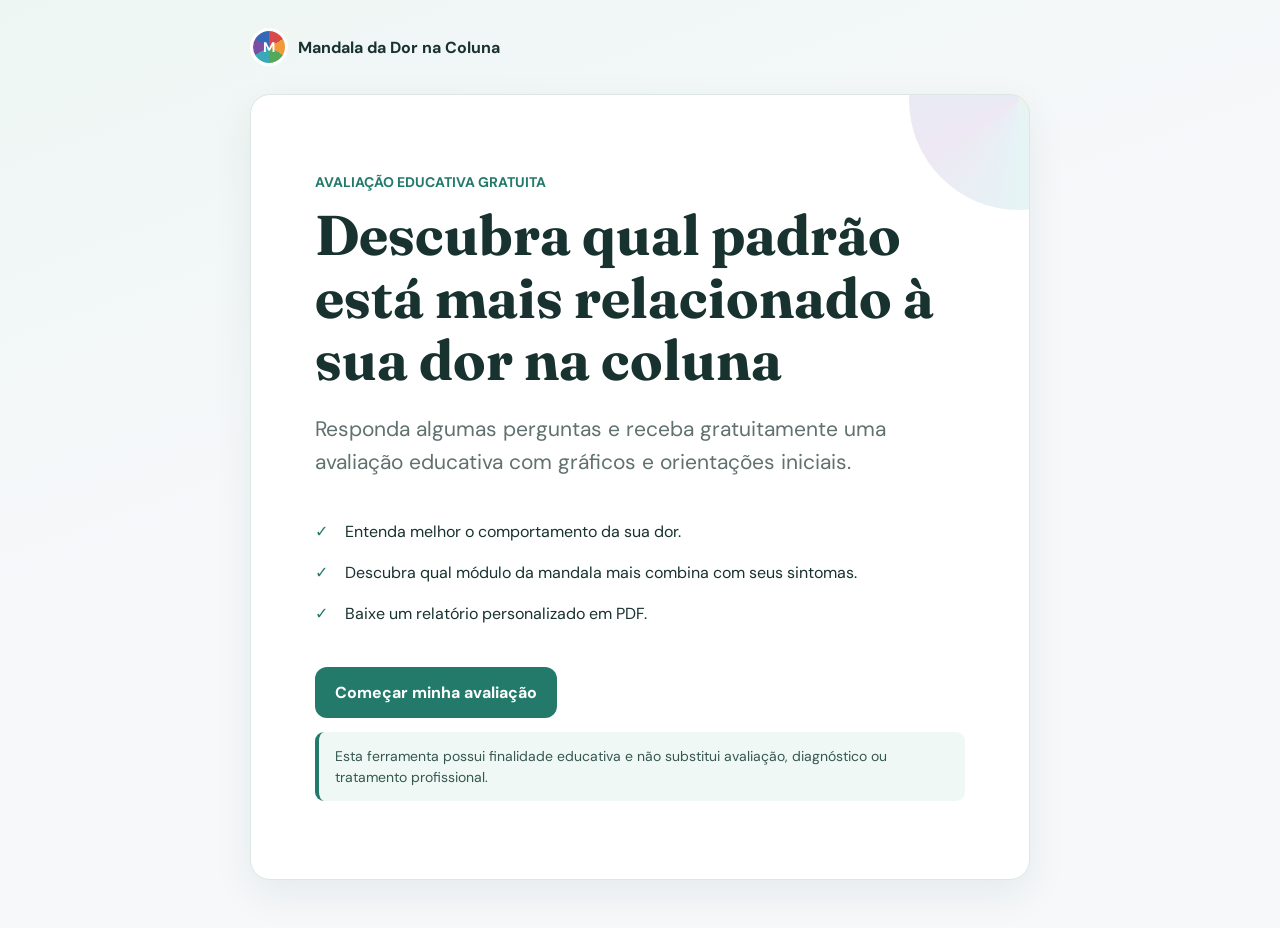
==== index.html @ a48c6166 "feat: add search and sharing metadata" ====
<!doctype html>
<html lang="pt-BR">
<head>
  <meta charset="utf-8"><meta name="viewport" content="width=device-width, initial-scale=1">
  <meta name="description" content="Faça uma avaliação educativa sobre padrões de dor na coluna e receba um relatório personalizado.">
  <meta name="robots" content="index,follow">
  <link rel="canonical" href="https://mandadacoluna.vercel.app/">
  <meta property="og:type" content="website">
  <meta property="og:url" content="https://mandadacoluna.vercel.app/">
  <meta property="og:title" content="Mandala da Dor na Coluna">
  <meta property="og:description" content="Conheça o padrão educativo que mais se aproxima dos seus relatos sobre dor na coluna.">
  <meta name="twitter:card" content="summary">
  <title>Mandala da Dor na Coluna</title>
  <link rel="preconnect" href="https://fonts.googleapis.com"><link rel="preconnect" href="https://fonts.gstatic.com" crossorigin>
  <link href="https://fonts.googleapis.com/css2?family=DM+Sans:wght@400;500;600;700&family=Fraunces:opsz,wght@9..144,600;9..144,700&display=swap" rel="stylesheet">
  <link rel="stylesheet" href="css/styles.css">
</head>
<body>
  <main class="shell" id="app" aria-live="polite"></main>
  <noscript>Ative o JavaScript para realizar a avaliação.</noscript>
  <script type="module" src="js/app.js"></script>
</body>
</html>
---- css/styles.css ----
:root{--ink:#18322f;--muted:#60716f;--paper:#fff;--ground:#f6f8fa;--line:#dce7e4;--brand:#237a6b;--danger:#b93535;--radius:20px;font-family:"DM Sans",system-ui,sans-serif;color:var(--ink);background:var(--ground)}*{box-sizing:border-box}body{margin:0;background:linear-gradient(160deg,#edf6f3 0,#f6f8fa 42%);min-height:100vh;font-size:16px}.shell{width:min(100% - 32px,780px);margin:auto;padding:28px 0 48px}.result-shell{max-width:1000px}.brand{display:flex;align-items:center;gap:10px;font-weight:700;text-decoration:none;color:var(--ink);margin-bottom:28px}.brand-mark{display:grid;place-items:center;width:38px;height:38px;border-radius:50%;background:conic-gradient(#d84a4a 0 60deg,#f2993a 60deg 120deg,#55a85a 120deg 180deg,#39a9b8 180deg 240deg,#7a4fa3 240deg 300deg,#3569b7 300deg);color:white;font-size:14px;border:3px solid white}.hero,.card{background:var(--paper);border:1px solid var(--line);border-radius:var(--radius);box-shadow:0 14px 40px #16382b12}.hero{padding:clamp(28px,6vw,64px);overflow:hidden;position:relative}.hero:after{content:"";position:absolute;width:220px;height:220px;border-radius:50%;right:-100px;top:-105px;background:conic-gradient(#d84a4a,#f2993a,#55a85a,#39a9b8,#7a4fa3,#3569b7,#d84a4a);opacity:.13}h1,h2,h3{margin:0 0 12px;line-height:1.12}h1,h2{font-family:Fraunces,serif}h1{font-size:clamp(34px,6vw,56px);max-width:680px}h2{font-size:clamp(27px,4vw,38px)}h3{font-size:20px}.lead{font-size:clamp(18px,2.5vw,21px);line-height:1.55;color:var(--muted);max-width:650px}.benefits{list-style:none;padding:8px 0;margin:25px 0}.benefits li{padding:10px 0 10px 30px;position:relative}.benefits li:before{content:"✓";position:absolute;left:0;color:var(--brand);font-weight:700}.notice{background:#eff8f5;border-left:4px solid var(--brand);padding:14px 16px;border-radius:9px;color:#365750;line-height:1.45;font-size:14px}.notice.alert{background:#fff3f2;border-color:var(--danger);color:#6b2626}.btn{appearance:none;border:0;border-radius:12px;background:var(--brand);color:#fff;padding:15px 20px;font:inherit;font-weight:700;min-height:50px;cursor:pointer;transition:transform .2s,background .2s;text-align:center;text-decoration:none;display:inline-flex;justify-content:center;align-items:center;gap:8px}.btn:hover{transform:translateY(-1px);background:#175e52}.btn:disabled{opacity:.45;cursor:not-allowed;transform:none}.btn.secondary{color:var(--brand);background:#e9f4f1}.btn.ghost{color:var(--ink);background:transparent;border:1px solid var(--line)}.actions{display:flex;gap:12px;flex-wrap:wrap;margin-top:25px}.card{padding:clamp(22px,5vw,38px)}.form-grid{display:grid;grid-template-columns:1fr 1fr;gap:18px}.field{display:grid;gap:7px;font-weight:600}.field.full{grid-column:1/-1}input,select{font:inherit;background:#fff;border:1px solid #b9cbc6;border-radius:10px;min-height:50px;padding:11px 13px;color:var(--ink)}input:focus,select:focus,.btn:focus-visible,.option:focus-visible{outline:3px solid #84c9bb;outline-offset:2px}.error{color:#a22f2f;margin:6px 0;font-size:14px}.progress-label{display:flex;justify-content:space-between;gap:14px;color:var(--muted);font-size:14px;margin-bottom:9px}.progress{height:8px;background:#e5edeb;border-radius:20px;overflow:hidden;margin-bottom:27px}.progress>span{display:block;height:100%;background:var(--brand);transition:width .25s}.option-grid{display:grid;gap:12px}.option{display:flex;align-items:center;width:100%;text-align:left;gap:12px;cursor:pointer;padding:17px;border:1px solid var(--line);background:#fff;border-radius:13px;font:inherit;color:var(--ink);min-height:58px}.option:hover,.option.selected{border-color:var(--brand);background:#edf8f5}.option.selected:before{background:var(--brand);box-shadow:inset 0 0 0 4px #fff}.option:before{content:"";width:20px;height:20px;border:2px solid var(--brand);border-radius:50%;flex:none}.region-grid{display:grid;grid-template-columns:repeat(2,1fr);gap:10px}.region-grid .option{font-size:15px}.question-meta{color:var(--brand);font-weight:700;font-size:14px;margin-bottom:13px}.loading{text-align:center;padding:60px 20px}.spinner{width:42px;height:42px;border:4px solid #dbece8;border-top-color:var(--brand);border-radius:50%;margin:0 auto 17px;animation:spin .8s linear infinite}@keyframes spin{to{transform:rotate(360deg)}}.results-header{padding:12px 0 28px}.results-grid{display:grid;grid-template-columns:1.1fr .9fr;gap:20px}.primary{border-top:7px solid var(--module-color,#237a6b)}.metric{font-size:40px;font-weight:700;color:var(--brand)}.small{font-size:14px;color:var(--muted);line-height:1.5}.detail-list{padding-left:19px;color:var(--muted);line-height:1.7}.chart-wrap{position:relative;min-height:310px}.product{display:flex;gap:18px;align-items:center}.product-art{width:88px;height:88px;flex:none;border-radius:15px;background:linear-gradient(135deg,var(--product-color,#237a6b),#dff0eb);color:white;display:grid;place-items:center;font-size:32px;font-weight:700}.product p{margin:4px 0;color:var(--muted)}.hidden{display:none!important}.lead-box{margin-top:20px;background:#f5fbf9}.check{display:flex;gap:10px;align-items:flex-start;font-size:14px;font-weight:400}.check input{min-height:auto;margin-top:3px}.storefront{max-width:1100px}.store-grid{display:grid;grid-template-columns:repeat(3,1fr);gap:18px}.store-card{position:relative;display:flex;flex-direction:column}.store-card.recommended{outline:3px solid var(--product-color);outline-offset:2px}.badge{font-size:12px;background:var(--brand);color:white;font-weight:700;padding:6px 10px;border-radius:99px;width:max-content;margin-bottom:12px}.store-card .actions{margin-top:auto}.footer{font-size:13px;color:var(--muted);padding:26px 0;text-align:center}.sr-only{position:absolute;width:1px;height:1px;padding:0;margin:-1px;overflow:hidden;clip:rect(0,0,0,0);white-space:nowrap;border:0}@media(max-width:650px){.shell{width:min(100% - 24px,780px);padding-top:16px}.form-grid,.results-grid,.store-grid{grid-template-columns:1fr}.field.full{grid-column:auto}.hero{padding:28px 23px}.actions .btn{width:100%}.product{align-items:flex-start}.chart-wrap{min-height:280px}}@media(prefers-reduced-motion:reduce){*,*:before,*:after{animation-duration:.01ms!important;transition-duration:.01ms!important}}
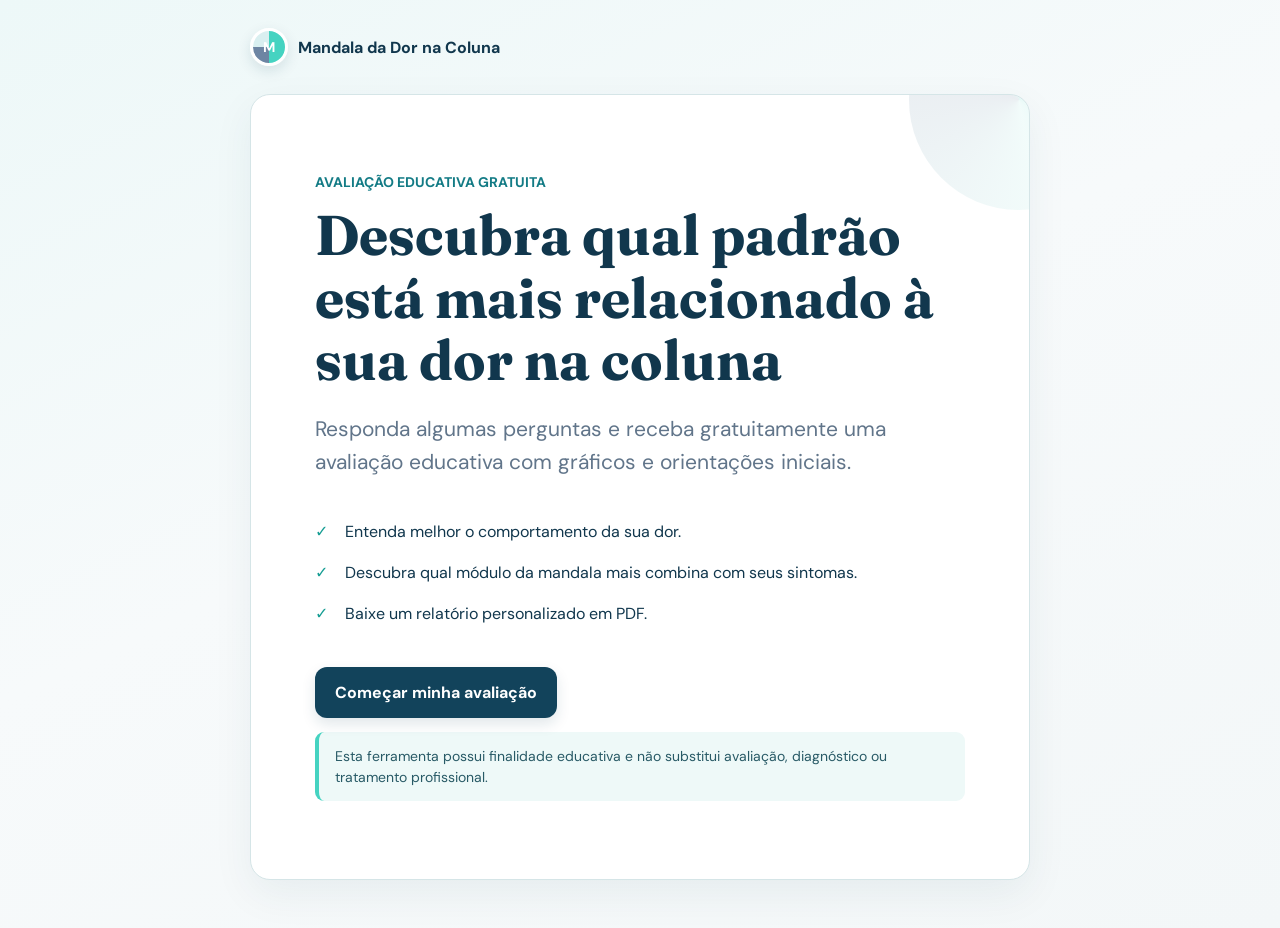
==== commit 692348c5: "Atualiza paleta visual para identidade Setterlin" ====
--- a/index.html
+++ b/index.html
@@ -1,23 +1,27 @@
 <!doctype html>
 <html lang="pt-BR">
 <head>
-  <meta charset="utf-8"><meta name="viewport" content="width=device-width, initial-scale=1">
+  <meta charset="utf-8"><meta name="viewport" content="width=device-width, initial-scale=1"><meta name="theme-color" content="#12435B"><link rel="manifest" href="manifest.webmanifest">
   <meta name="description" content="Faça uma avaliação educativa sobre padrões de dor na coluna e receba um relatório personalizado.">
   <meta name="robots" content="index,follow">
-  <link rel="canonical" href="https://mandadacoluna.vercel.app/">
+  <link rel="canonical" href="https://mandaladacoluna.vercel.app/">
   <meta property="og:type" content="website">
-  <meta property="og:url" content="https://mandadacoluna.vercel.app/">
+  <meta property="og:url" content="https://mandaladacoluna.vercel.app/">
   <meta property="og:title" content="Mandala da Dor na Coluna">
   <meta property="og:description" content="Conheça o padrão educativo que mais se aproxima dos seus relatos sobre dor na coluna.">
   <meta name="twitter:card" content="summary">
+  <link rel="icon" href="assets/icons/mandala.svg" type="image/svg+xml">
   <title>Mandala da Dor na Coluna</title>
   <link rel="preconnect" href="https://fonts.googleapis.com"><link rel="preconnect" href="https://fonts.gstatic.com" crossorigin>
   <link href="https://fonts.googleapis.com/css2?family=DM+Sans:wght@400;500;600;700&family=Fraunces:opsz,wght@9..144,600;9..144,700&display=swap" rel="stylesheet">
   <link rel="stylesheet" href="css/styles.css">
+  <link rel="stylesheet" href="css/mobile-ux.css">
+  <link rel="stylesheet" href="css/body-illustration.css">
 </head>
 <body>
   <main class="shell" id="app" aria-live="polite"></main>
   <noscript>Ative o JavaScript para realizar a avaliação.</noscript>
   <script type="module" src="js/app.js"></script>
+  <script type="module" src="js/body-illustration.js"></script>
 </body>
 </html>
--- a/css/styles.css
+++ b/css/styles.css
@@ -1 +1,36 @@
-:root{--ink:#18322f;--muted:#60716f;--paper:#fff;--ground:#f6f8fa;--line:#dce7e4;--brand:#237a6b;--danger:#b93535;--radius:20px;font-family:"DM Sans",system-ui,sans-serif;color:var(--ink);background:var(--ground)}*{box-sizing:border-box}body{margin:0;background:linear-gradient(160deg,#edf6f3 0,#f6f8fa 42%);min-height:100vh;font-size:16px}.shell{width:min(100% - 32px,780px);margin:auto;padding:28px 0 48px}.result-shell{max-width:1000px}.brand{display:flex;align-items:center;gap:10px;font-weight:700;text-decoration:none;color:var(--ink);margin-bottom:28px}.brand-mark{display:grid;place-items:center;width:38px;height:38px;border-radius:50%;background:conic-gradient(#d84a4a 0 60deg,#f2993a 60deg 120deg,#55a85a 120deg 180deg,#39a9b8 180deg 240deg,#7a4fa3 240deg 300deg,#3569b7 300deg);color:white;font-size:14px;border:3px solid white}.hero,.card{background:var(--paper);border:1px solid var(--line);border-radius:var(--radius);box-shadow:0 14px 40px #16382b12}.hero{padding:clamp(28px,6vw,64px);overflow:hidden;position:relative}.hero:after{content:"";position:absolute;width:220px;height:220px;border-radius:50%;right:-100px;top:-105px;background:conic-gradient(#d84a4a,#f2993a,#55a85a,#39a9b8,#7a4fa3,#3569b7,#d84a4a);opacity:.13}h1,h2,h3{margin:0 0 12px;line-height:1.12}h1,h2{font-family:Fraunces,serif}h1{font-size:clamp(34px,6vw,56px);max-width:680px}h2{font-size:clamp(27px,4vw,38px)}h3{font-size:20px}.lead{font-size:clamp(18px,2.5vw,21px);line-height:1.55;color:var(--muted);max-width:650px}.benefits{list-style:none;padding:8px 0;margin:25px 0}.benefits li{padding:10px 0 10px 30px;position:relative}.benefits li:before{content:"✓";position:absolute;left:0;color:var(--brand);font-weight:700}.notice{background:#eff8f5;border-left:4px solid var(--brand);padding:14px 16px;border-radius:9px;color:#365750;line-height:1.45;font-size:14px}.notice.alert{background:#fff3f2;border-color:var(--danger);color:#6b2626}.btn{appearance:none;border:0;border-radius:12px;background:var(--brand);color:#fff;padding:15px 20px;font:inherit;font-weight:700;min-height:50px;cursor:pointer;transition:transform .2s,background .2s;text-align:center;text-decoration:none;display:inline-flex;justify-content:center;align-items:center;gap:8px}.btn:hover{transform:translateY(-1px);background:#175e52}.btn:disabled{opacity:.45;cursor:not-allowed;transform:none}.btn.secondary{color:var(--brand);background:#e9f4f1}.btn.ghost{color:var(--ink);background:transparent;border:1px solid var(--line)}.actions{display:flex;gap:12px;flex-wrap:wrap;margin-top:25px}.card{padding:clamp(22px,5vw,38px)}.form-grid{display:grid;grid-template-columns:1fr 1fr;gap:18px}.field{display:grid;gap:7px;font-weight:600}.field.full{grid-column:1/-1}input,select{font:inherit;background:#fff;border:1px solid #b9cbc6;border-radius:10px;min-height:50px;padding:11px 13px;color:var(--ink)}input:focus,select:focus,.btn:focus-visible,.option:focus-visible{outline:3px solid #84c9bb;outline-offset:2px}.error{color:#a22f2f;margin:6px 0;font-size:14px}.progress-label{display:flex;justify-content:space-between;gap:14px;color:var(--muted);font-size:14px;margin-bottom:9px}.progress{height:8px;background:#e5edeb;border-radius:20px;overflow:hidden;margin-bottom:27px}.progress>span{display:block;height:100%;background:var(--brand);transition:width .25s}.option-grid{display:grid;gap:12px}.option{display:flex;align-items:center;width:100%;text-align:left;gap:12px;cursor:pointer;padding:17px;border:1px solid var(--line);background:#fff;border-radius:13px;font:inherit;color:var(--ink);min-height:58px}.option:hover,.option.selected{border-color:var(--brand);background:#edf8f5}.option.selected:before{background:var(--brand);box-shadow:inset 0 0 0 4px #fff}.option:before{content:"";width:20px;height:20px;border:2px solid var(--brand);border-radius:50%;flex:none}.region-grid{display:grid;grid-template-columns:repeat(2,1fr);gap:10px}.region-grid .option{font-size:15px}.question-meta{color:var(--brand);font-weight:700;font-size:14px;margin-bottom:13px}.loading{text-align:center;padding:60px 20px}.spinner{width:42px;height:42px;border:4px solid #dbece8;border-top-color:var(--brand);border-radius:50%;margin:0 auto 17px;animation:spin .8s linear infinite}@keyframes spin{to{transform:rotate(360deg)}}.results-header{padding:12px 0 28px}.results-grid{display:grid;grid-template-columns:1.1fr .9fr;gap:20px}.primary{border-top:7px solid var(--module-color,#237a6b)}.metric{font-size:40px;font-weight:700;color:var(--brand)}.small{font-size:14px;color:var(--muted);line-height:1.5}.detail-list{padding-left:19px;color:var(--muted);line-height:1.7}.chart-wrap{position:relative;min-height:310px}.product{display:flex;gap:18px;align-items:center}.product-art{width:88px;height:88px;flex:none;border-radius:15px;background:linear-gradient(135deg,var(--product-color,#237a6b),#dff0eb);color:white;display:grid;place-items:center;font-size:32px;font-weight:700}.product p{margin:4px 0;color:var(--muted)}.hidden{display:none!important}.lead-box{margin-top:20px;background:#f5fbf9}.check{display:flex;gap:10px;align-items:flex-start;font-size:14px;font-weight:400}.check input{min-height:auto;margin-top:3px}.storefront{max-width:1100px}.store-grid{display:grid;grid-template-columns:repeat(3,1fr);gap:18px}.store-card{position:relative;display:flex;flex-direction:column}.store-card.recommended{outline:3px solid var(--product-color);outline-offset:2px}.badge{font-size:12px;background:var(--brand);color:white;font-weight:700;padding:6px 10px;border-radius:99px;width:max-content;margin-bottom:12px}.store-card .actions{margin-top:auto}.footer{font-size:13px;color:var(--muted);padding:26px 0;text-align:center}.sr-only{position:absolute;width:1px;height:1px;padding:0;margin:-1px;overflow:hidden;clip:rect(0,0,0,0);white-space:nowrap;border:0}@media(max-width:650px){.shell{width:min(100% - 24px,780px);padding-top:16px}.form-grid,.results-grid,.store-grid{grid-template-columns:1fr}.field.full{grid-column:auto}.hero{padding:28px 23px}.actions .btn{width:100%}.product{align-items:flex-start}.chart-wrap{min-height:280px}}@media(prefers-reduced-motion:reduce){*,*:before,*:after{animation-duration:.01ms!important;transition-duration:.01ms!important}}
+:root{
+  --ink:#11374d;
+  --muted:#61758a;
+  --paper:#ffffff;
+  --ground:#f4f8f8;
+  --line:#d5e5e7;
+  --brand:#12435b;
+  --brand-hover:#0d3347;
+  --aqua:#45d3c1;
+  --aqua-soft:#e8faf7;
+  --slate:#7187a3;
+  --danger:#b93535;
+  --radius:20px;
+  font-family:"DM Sans",system-ui,sans-serif;
+  color:var(--ink);
+  background:var(--ground)
+}
+*{box-sizing:border-box}
+body{margin:0;background:linear-gradient(155deg,#edf8f8 0,#f7fafb 46%,#f3f7f8 100%);min-height:100vh;font-size:16px}
+.shell{width:min(100% - 32px,780px);margin:auto;padding:28px 0 48px}.result-shell{max-width:1000px}
+.brand{display:flex;align-items:center;gap:10px;font-weight:700;text-decoration:none;color:var(--ink);margin-bottom:28px}
+.brand-mark{display:grid;place-items:center;width:38px;height:38px;border-radius:50%;background:conic-gradient(var(--aqua) 0 50%,#6d85a3 50% 75%,#d9eff0 75% 100%);color:white;font-size:14px;border:3px solid white;box-shadow:0 5px 14px #123d5520}
+.hero,.card{background:var(--paper);border:1px solid var(--line);border-radius:var(--radius);box-shadow:0 14px 40px #123d5510}
+.hero{padding:clamp(28px,6vw,64px);overflow:hidden;position:relative}.hero:after{content:"";position:absolute;width:220px;height:220px;border-radius:50%;right:-100px;top:-105px;background:conic-gradient(from 50deg,var(--aqua),#a7e9e1,var(--slate),var(--aqua));opacity:.15}
+h1,h2,h3{margin:0 0 12px;line-height:1.12}h1,h2{font-family:Fraunces,serif}h1{font-size:clamp(34px,6vw,56px);max-width:680px}h2{font-size:clamp(27px,4vw,38px)}h3{font-size:20px}
+.lead{font-size:clamp(18px,2.5vw,21px);line-height:1.55;color:var(--muted);max-width:650px}.benefits{list-style:none;padding:8px 0;margin:25px 0}.benefits li{padding:10px 0 10px 30px;position:relative}.benefits li:before{content:"✓";position:absolute;left:0;color:#159d93;font-weight:700}
+.notice{background:#eef9f8;border-left:4px solid var(--aqua);padding:14px 16px;border-radius:9px;color:#285a66;line-height:1.45;font-size:14px}.notice.alert{background:#fff3f2;border-color:var(--danger);color:#6b2626}
+.btn{appearance:none;border:0;border-radius:12px;background:var(--brand);color:#fff;padding:15px 20px;font:inherit;font-weight:700;min-height:50px;cursor:pointer;transition:transform .2s,background .2s,box-shadow .2s;text-align:center;text-decoration:none;display:inline-flex;justify-content:center;align-items:center;gap:8px;box-shadow:0 6px 14px #123d5520}.btn:hover{transform:translateY(-1px);background:var(--brand-hover);box-shadow:0 8px 18px #123d5528}.btn:disabled{opacity:.45;cursor:not-allowed;transform:none}.btn.secondary{color:var(--brand);background:var(--aqua-soft);box-shadow:none}.btn.ghost{color:var(--ink);background:transparent;border:1px solid var(--line);box-shadow:none}.actions{display:flex;gap:12px;flex-wrap:wrap;margin-top:25px}
+.card{padding:clamp(22px,5vw,38px)}.form-grid{display:grid;grid-template-columns:1fr 1fr;gap:18px}.field{display:grid;gap:7px;font-weight:600}.field.full{grid-column:1/-1}input,select{font:inherit;background:#fff;border:1px solid #b8cdd2;border-radius:10px;min-height:50px;padding:11px 13px;color:var(--ink)}input:focus,select:focus,.btn:focus-visible,.option:focus-visible{outline:3px solid #80ddd2;outline-offset:2px}.error{color:#a22f2f;margin:6px 0;font-size:14px}
+.progress-label{display:flex;justify-content:space-between;gap:14px;color:var(--muted);font-size:14px;margin-bottom:9px}.progress{height:8px;background:#deebed;border-radius:20px;overflow:hidden;margin-bottom:27px}.progress>span{display:block;height:100%;background:linear-gradient(90deg,var(--brand),#1d8a96);transition:width .25s}.option-grid{display:grid;gap:12px}.option{display:flex;align-items:center;width:100%;text-align:left;gap:12px;cursor:pointer;padding:17px;border:1px solid var(--line);background:#fff;border-radius:13px;font:inherit;color:var(--ink);min-height:58px;transition:border-color .18s,background .18s}.option:hover,.option.selected{border-color:#3ebcac;background:#f0fbfa}.option.selected:before{background:var(--brand);box-shadow:inset 0 0 0 4px #fff}.option:before{content:"";width:20px;height:20px;border:2px solid #249f96;border-radius:50%;flex:none}.region-grid{display:grid;grid-template-columns:repeat(2,1fr);gap:10px}.region-grid .option{font-size:15px}.question-meta{color:#137b85;font-weight:700;font-size:14px;margin-bottom:13px}
+.loading{text-align:center;padding:60px 20px}.spinner{width:42px;height:42px;border:4px solid #d8efed;border-top-color:var(--brand);border-radius:50%;margin:0 auto 17px;animation:spin .8s linear infinite}@keyframes spin{to{transform:rotate(360deg)}}.results-header{padding:12px 0 28px}.results-grid{display:grid;grid-template-columns:1.1fr .9fr;gap:20px}.primary{border-top:7px solid var(--module-color,var(--brand))}.metric{font-size:40px;font-weight:700;color:var(--brand)}.small{font-size:14px;color:var(--muted);line-height:1.5}.detail-list{padding-left:19px;color:var(--muted);line-height:1.7}.chart-wrap{position:relative;min-height:310px}.product{display:flex;gap:18px;align-items:center}.product-art{width:88px;height:88px;flex:none;border-radius:15px;background:linear-gradient(135deg,var(--product-color,var(--brand)),#d7f1ee);color:white;display:grid;place-items:center;font-size:32px;font-weight:700}.product p{margin:4px 0;color:var(--muted)}.hidden{display:none!important}.lead-box{margin-top:20px;background:#f1faf9}.check{display:flex;gap:10px;align-items:flex-start;font-size:14px;font-weight:400}.check input{min-height:auto;margin-top:3px}.storefront{max-width:1100px}.store-grid{display:grid;grid-template-columns:repeat(3,1fr);gap:18px}.store-card{position:relative;display:flex;flex-direction:column}.store-card.recommended{outline:3px solid var(--product-color);outline-offset:2px}.badge{font-size:12px;background:var(--brand);color:white;font-weight:700;padding:6px 10px;border-radius:99px;width:max-content;margin-bottom:12px}.store-card .actions{margin-top:auto}.footer{font-size:13px;color:var(--muted);padding:26px 0;text-align:center}.sr-only{position:absolute;width:1px;height:1px;padding:0;margin:-1px;overflow:hidden;clip:rect(0,0,0,0);white-space:nowrap;border:0}
+@media(max-width:650px){.shell{width:min(100% - 24px,780px);padding-top:16px}.form-grid,.results-grid,.store-grid{grid-template-columns:1fr}.field.full{grid-column:auto}.hero{padding:28px 23px}.actions .btn{width:100%}.product{align-items:flex-start}.chart-wrap{min-height:280px}}@media(prefers-reduced-motion:reduce){*,*:before,*:after{animation-duration:.01ms!important;transition-duration:.01ms!important}}
+/* A triagem usa checkbox nativo com aparência visual do card, sem controle duplicado. */
+.option input[type="checkbox"]{position:absolute;inline-size:1px;block-size:1px;opacity:0}.option input[type="checkbox"]:focus-visible + span{outline:3px solid #84c9bb;outline-offset:4px;border-radius:4px}
+/* Capas e detalhes expansíveis da vitrine. */
+.module-cover{width:100%;aspect-ratio:1.35/1;object-fit:cover;border-radius:14px;border:1px solid var(--line);background:#edf5f3}.module-cover--missing{display:none}.module-details{margin-top:14px;padding:12px 14px;border-radius:12px;background:#f5fbf9;border-left:3px solid var(--product-color)}
--- a/css/mobile-ux.css
+++ b/css/mobile-ux.css
@@ -0,0 +1,42 @@
+/* Camada de UX mobile: melhora leitura, toque e estabilidade visual. */
+html { -webkit-text-size-adjust: 100%; }
+body { overflow-x: hidden; }
+
+@media (max-width: 650px) {
+  .shell { width: min(100% - 20px, 780px); padding: 14px 0 32px; }
+  .brand { margin: 2px 4px 16px; font-size: 15px; }
+  .brand-mark { width: 34px; height: 34px; }
+  .hero, .card { border-radius: 16px; }
+  .hero { padding: 24px 20px; }
+  .hero:after { width: 160px; height: 160px; right: -75px; top: -80px; }
+  h1 { font-size: clamp(30px, 9vw, 42px); letter-spacing: -.02em; }
+  h2 { font-size: clamp(24px, 7vw, 32px); }
+  h3 { font-size: 19px; }
+  .lead { font-size: 17px; line-height: 1.48; }
+  .card { padding: 20px; }
+  .option { min-height: 64px; padding: 15px; gap: 11px; line-height: 1.35; }
+  .option:before { width: 22px; height: 22px; }
+  .region-grid { grid-template-columns: 1fr; }
+  .progress-label { align-items: flex-start; font-size: 13px; }
+  .progress { margin-bottom: 20px; }
+  .actions { gap: 10px; margin-top: 20px; }
+  .actions .btn, .actions .btn.ghost, .actions .btn.secondary { width: 100%; }
+  .btn { min-height: 54px; padding: 15px 18px; }
+  input, select { min-height: 54px; font-size: 16px; }
+  .form-grid { gap: 14px; }
+  .check { line-height: 1.45; }
+  .results-header { padding: 4px 2px 18px; }
+  .metric { font-size: 38px; }
+  .chart-wrap { min-height: 250px; }
+  .product { gap: 14px; }
+  .product-art { width: 76px; height: 76px; border-radius: 13px; }
+  .store-grid { gap: 14px; }
+  .store-card { padding: 18px; }
+  .store-card .product-art { width: 100%; height: min(58vw, 260px); border-radius: 13px; margin-bottom: 2px; }
+  .badge { max-width: 100%; line-height: 1.25; }
+  .footer { padding: 20px 4px; line-height: 1.55; }
+}
+
+@media (min-width: 651px) and (max-width: 900px) {
+  .store-grid { grid-template-columns: repeat(2, 1fr); }
+}
--- a/css/body-illustration.css
+++ b/css/body-illustration.css
@@ -0,0 +1 @@
+.body-illustration{margin:12px auto 22px;text-align:center;color:#60716f;font-size:13px}.body-illustration svg{display:block;width:140px;height:164px;margin:auto}
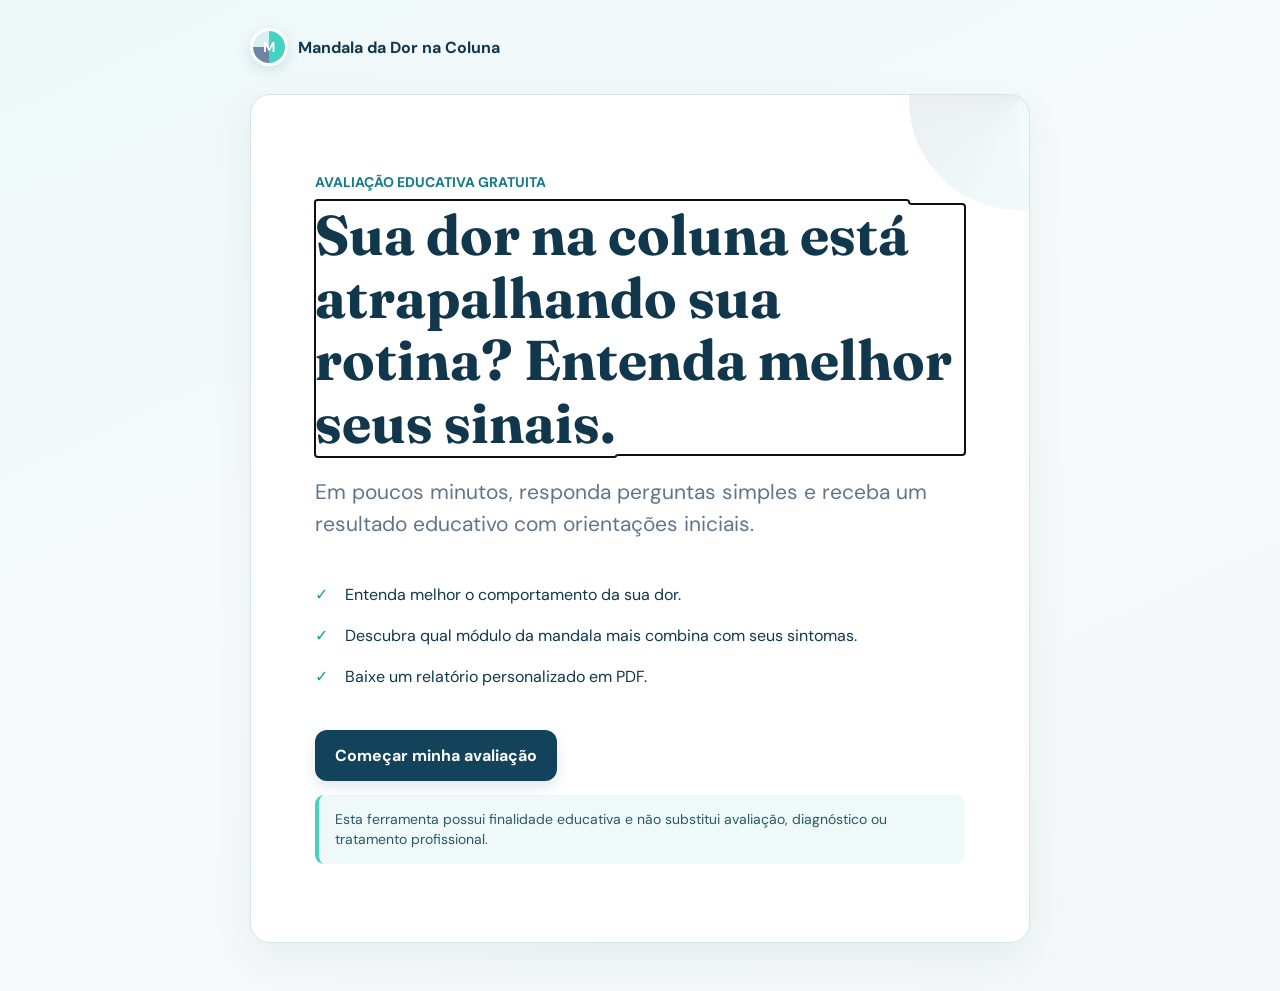
==== commit 64796f84: "Improve mobile-first assessment flow" ====
--- a/index.html
+++ b/index.html
@@ -19,7 +19,7 @@
   <link rel="stylesheet" href="css/body-illustration.css">
 </head>
 <body>
-  <main class="shell" id="app" aria-live="polite"></main>
+  <main class="shell" id="app"></main>
   <noscript>Ative o JavaScript para realizar a avaliação.</noscript>
   <script type="module" src="js/app.js"></script>
   <script type="module" src="js/body-illustration.js"></script>
--- a/css/styles.css
+++ b/css/styles.css
@@ -27,10 +27,11 @@
 .notice{background:#eef9f8;border-left:4px solid var(--aqua);padding:14px 16px;border-radius:9px;color:#285a66;line-height:1.45;font-size:14px}.notice.alert{background:#fff3f2;border-color:var(--danger);color:#6b2626}
 .btn{appearance:none;border:0;border-radius:12px;background:var(--brand);color:#fff;padding:15px 20px;font:inherit;font-weight:700;min-height:50px;cursor:pointer;transition:transform .2s,background .2s,box-shadow .2s;text-align:center;text-decoration:none;display:inline-flex;justify-content:center;align-items:center;gap:8px;box-shadow:0 6px 14px #123d5520}.btn:hover{transform:translateY(-1px);background:var(--brand-hover);box-shadow:0 8px 18px #123d5528}.btn:disabled{opacity:.45;cursor:not-allowed;transform:none}.btn.secondary{color:var(--brand);background:var(--aqua-soft);box-shadow:none}.btn.ghost{color:var(--ink);background:transparent;border:1px solid var(--line);box-shadow:none}.actions{display:flex;gap:12px;flex-wrap:wrap;margin-top:25px}
 .card{padding:clamp(22px,5vw,38px)}.form-grid{display:grid;grid-template-columns:1fr 1fr;gap:18px}.field{display:grid;gap:7px;font-weight:600}.field.full{grid-column:1/-1}input,select{font:inherit;background:#fff;border:1px solid #b8cdd2;border-radius:10px;min-height:50px;padding:11px 13px;color:var(--ink)}input:focus,select:focus,.btn:focus-visible,.option:focus-visible{outline:3px solid #80ddd2;outline-offset:2px}.error{color:#a22f2f;margin:6px 0;font-size:14px}
-.progress-label{display:flex;justify-content:space-between;gap:14px;color:var(--muted);font-size:14px;margin-bottom:9px}.progress{height:8px;background:#deebed;border-radius:20px;overflow:hidden;margin-bottom:27px}.progress>span{display:block;height:100%;background:linear-gradient(90deg,var(--brand),#1d8a96);transition:width .25s}.option-grid{display:grid;gap:12px}.option{display:flex;align-items:center;width:100%;text-align:left;gap:12px;cursor:pointer;padding:17px;border:1px solid var(--line);background:#fff;border-radius:13px;font:inherit;color:var(--ink);min-height:58px;transition:border-color .18s,background .18s}.option:hover,.option.selected{border-color:#3ebcac;background:#f0fbfa}.option.selected:before{background:var(--brand);box-shadow:inset 0 0 0 4px #fff}.option:before{content:"";width:20px;height:20px;border:2px solid #249f96;border-radius:50%;flex:none}.region-grid{display:grid;grid-template-columns:repeat(2,1fr);gap:10px}.region-grid .option{font-size:15px}.question-meta{color:#137b85;font-weight:700;font-size:14px;margin-bottom:13px}
-.loading{text-align:center;padding:60px 20px}.spinner{width:42px;height:42px;border:4px solid #d8efed;border-top-color:var(--brand);border-radius:50%;margin:0 auto 17px;animation:spin .8s linear infinite}@keyframes spin{to{transform:rotate(360deg)}}.results-header{padding:12px 0 28px}.results-grid{display:grid;grid-template-columns:1.1fr .9fr;gap:20px}.primary{border-top:7px solid var(--module-color,var(--brand))}.metric{font-size:40px;font-weight:700;color:var(--brand)}.small{font-size:14px;color:var(--muted);line-height:1.5}.detail-list{padding-left:19px;color:var(--muted);line-height:1.7}.chart-wrap{position:relative;min-height:310px}.product{display:flex;gap:18px;align-items:center}.product-art{width:88px;height:88px;flex:none;border-radius:15px;background:linear-gradient(135deg,var(--product-color,var(--brand)),#d7f1ee);color:white;display:grid;place-items:center;font-size:32px;font-weight:700}.product p{margin:4px 0;color:var(--muted)}.hidden{display:none!important}.lead-box{margin-top:20px;background:#f1faf9}.check{display:flex;gap:10px;align-items:flex-start;font-size:14px;font-weight:400}.check input{min-height:auto;margin-top:3px}.storefront{max-width:1100px}.store-grid{display:grid;grid-template-columns:repeat(3,1fr);gap:18px}.store-card{position:relative;display:flex;flex-direction:column}.store-card.recommended{outline:3px solid var(--product-color);outline-offset:2px}.badge{font-size:12px;background:var(--brand);color:white;font-weight:700;padding:6px 10px;border-radius:99px;width:max-content;margin-bottom:12px}.store-card .actions{margin-top:auto}.footer{font-size:13px;color:var(--muted);padding:26px 0;text-align:center}.sr-only{position:absolute;width:1px;height:1px;padding:0;margin:-1px;overflow:hidden;clip:rect(0,0,0,0);white-space:nowrap;border:0}
+.progress-label{display:flex;justify-content:space-between;gap:14px;color:var(--muted);font-size:14px;margin-bottom:9px}.progress{height:8px;background:#deebed;border-radius:20px;overflow:hidden;margin-bottom:27px}.progress>span{display:block;height:100%;background:linear-gradient(90deg,var(--brand),#1d8a96);transition:width .25s}.option-grid{display:grid;gap:12px}.option{position:relative;display:flex;align-items:center;width:100%;text-align:left;gap:12px;cursor:pointer;padding:17px;border:1px solid var(--line);background:#fff;border-radius:13px;font:inherit;color:var(--ink);min-height:58px;transition:border-color .18s,background .18s}.option:hover,.option.selected{border-color:#3ebcac;background:#f0fbfa}.option.selected:before{background:var(--brand);box-shadow:inset 0 0 0 4px #fff}.option:before{content:"";width:20px;height:20px;border:2px solid #249f96;border-radius:50%;flex:none}.region-grid{display:grid;grid-template-columns:repeat(2,1fr);gap:10px}.region-grid .option{font-size:15px}.question-meta{color:#137b85;font-weight:700;font-size:14px;margin-bottom:13px}
+.loading{text-align:center;padding:60px 20px}.spinner{width:42px;height:42px;border:4px solid #d8efed;border-top-color:var(--brand);border-radius:50%;margin:0 auto 17px;animation:spin .8s linear infinite}@keyframes spin{to{transform:rotate(360deg)}}.results-header{padding:12px 0 28px}.results-grid{display:grid;grid-template-columns:1.1fr .9fr;gap:20px}.primary{border-top:7px solid var(--module-color,var(--brand))}.metric{font-size:40px;font-weight:700;color:var(--brand)}.small{font-size:14px;color:var(--muted);line-height:1.5}.detail-list{padding-left:19px;color:var(--muted);line-height:1.7}.chart-wrap{position:relative;min-height:310px}.product{display:flex;gap:18px;align-items:center}.product-art{width:88px;height:88px;flex:none;border-radius:15px;background:linear-gradient(135deg,var(--product-color,var(--brand)),#d7f1ee);color:white;display:grid;place-items:center;font-size:32px;font-weight:700}.product p{margin:4px 0;color:var(--muted)}.hidden{display:none!important}.lead-box{margin-top:20px;background:#f1faf9}.check{display:flex;gap:10px;align-items:flex-start;font-size:14px;font-weight:400}.check input{min-height:auto;margin-top:3px}.storefront{max-width:1100px}.store-grid{display:grid;grid-template-columns:repeat(3,1fr);gap:18px}.store-card{position:relative;display:flex;flex-direction:column;scroll-margin-top:12px}.store-card.recommended{outline:3px solid var(--product-color);outline-offset:2px}.badge{font-size:12px;background:var(--brand);color:white;font-weight:700;padding:6px 10px;border-radius:99px;width:max-content;margin-bottom:12px}.store-card .actions{margin-top:auto}.footer{font-size:13px;color:var(--muted);padding:26px 0;text-align:center}.sr-only{position:absolute;width:1px;height:1px;padding:0;margin:-1px;overflow:hidden;clip:rect(0,0,0,0);white-space:nowrap;border:0}
 @media(max-width:650px){.shell{width:min(100% - 24px,780px);padding-top:16px}.form-grid,.results-grid,.store-grid{grid-template-columns:1fr}.field.full{grid-column:auto}.hero{padding:28px 23px}.actions .btn{width:100%}.product{align-items:flex-start}.chart-wrap{min-height:280px}}@media(prefers-reduced-motion:reduce){*,*:before,*:after{animation-duration:.01ms!important;transition-duration:.01ms!important}}
 /* A triagem usa checkbox nativo com aparência visual do card, sem controle duplicado. */
 .option input[type="checkbox"]{position:absolute;inline-size:1px;block-size:1px;opacity:0}.option input[type="checkbox"]:focus-visible + span{outline:3px solid #84c9bb;outline-offset:4px;border-radius:4px}
 /* Capas e detalhes expansíveis da vitrine. */
 .module-cover{width:100%;aspect-ratio:1.35/1;object-fit:cover;border-radius:14px;border:1px solid var(--line);background:#edf5f3}.module-cover--missing{display:none}.module-details{margin-top:14px;padding:12px 14px;border-radius:12px;background:#f5fbf9;border-left:3px solid var(--product-color)}
+.testimonial-card{background:linear-gradient(145deg,#ffffff 0,#f3fbfa 100%)}.testimonial-quote{position:relative;margin:24px 0 14px;padding:22px 20px 18px 26px;border:1px solid #cceae6;border-radius:15px;background:#fff;box-shadow:0 8px 20px #123d550a}.testimonial-quote:before{content:"“";position:absolute;left:11px;top:7px;color:var(--aqua);font-family:Fraunces,serif;font-size:38px;line-height:1}.testimonial-quote p{position:relative;margin:0;color:var(--ink);font-family:Fraunces,serif;font-size:clamp(21px,3.5vw,26px);line-height:1.28}.testimonial-quote footer{position:relative;margin-top:14px;color:var(--muted);font-family:"DM Sans",system-ui,sans-serif;font-size:14px;font-weight:600}.testimonial-source-text{margin:8px 0 0;color:#137b85;font-size:14px;font-weight:600}
--- a/css/mobile-ux.css
+++ b/css/mobile-ux.css
@@ -4,7 +4,7 @@
 
 @media (max-width: 650px) {
   .shell { width: min(100% - 20px, 780px); padding: 14px 0 32px; }
-  .brand { margin: 2px 4px 16px; font-size: 15px; }
+  .brand { min-height: 44px; margin: 2px 4px 16px; font-size: 15px; }
   .brand-mark { width: 34px; height: 34px; }
   .hero, .card { border-radius: 16px; }
   .hero { padding: 24px 20px; }
@@ -14,16 +14,18 @@
   h3 { font-size: 19px; }
   .lead { font-size: 17px; line-height: 1.48; }
   .card { padding: 20px; }
-  .option { min-height: 64px; padding: 15px; gap: 11px; line-height: 1.35; }
+  .option { min-height: 64px; padding: 15px; gap: 11px; line-height: 1.35; touch-action: manipulation; }
   .option:before { width: 22px; height: 22px; }
   .region-grid { grid-template-columns: 1fr; }
   .progress-label { align-items: flex-start; font-size: 13px; }
   .progress { margin-bottom: 20px; }
   .actions { gap: 10px; margin-top: 20px; }
   .actions .btn, .actions .btn.ghost, .actions .btn.secondary { width: 100%; }
-  .btn { min-height: 54px; padding: 15px 18px; }
+  .btn { min-height: 54px; padding: 15px 18px; touch-action: manipulation; }
   input, select { min-height: 54px; font-size: 16px; }
+  input[type="range"] { min-height: 44px; accent-color: var(--brand); touch-action: manipulation; }
   .form-grid { gap: 14px; }
+  .small, .notice, .check, .error { font-size: 15px; }
   .check { line-height: 1.45; }
   .results-header { padding: 4px 2px 18px; }
   .metric { font-size: 38px; }
@@ -35,6 +37,17 @@
   .store-card .product-art { width: 100%; height: min(58vw, 260px); border-radius: 13px; margin-bottom: 2px; }
   .badge { max-width: 100%; line-height: 1.25; }
   .footer { padding: 20px 4px; line-height: 1.55; }
+  .footer a { display: inline-flex; align-items: center; min-height: 44px; padding: 0 4px; }
+  .testimonial-quote { margin: 18px 0 12px; padding: 18px 16px 15px 23px; }
+  .testimonial-quote p { font-size: 19px; line-height: 1.35; }
+  .testimonial-source-text { font-size: 14px; }
+}
+
+@media (max-width: 390px) {
+  .product { flex-direction: column; }
+  .product > div:last-child { width: 100%; min-width: 0; }
+  .product-art { width: 100%; height: auto; aspect-ratio: 16 / 7; }
+  .product .btn { width: 100%; }
 }
 
 @media (min-width: 651px) and (max-width: 900px) {
